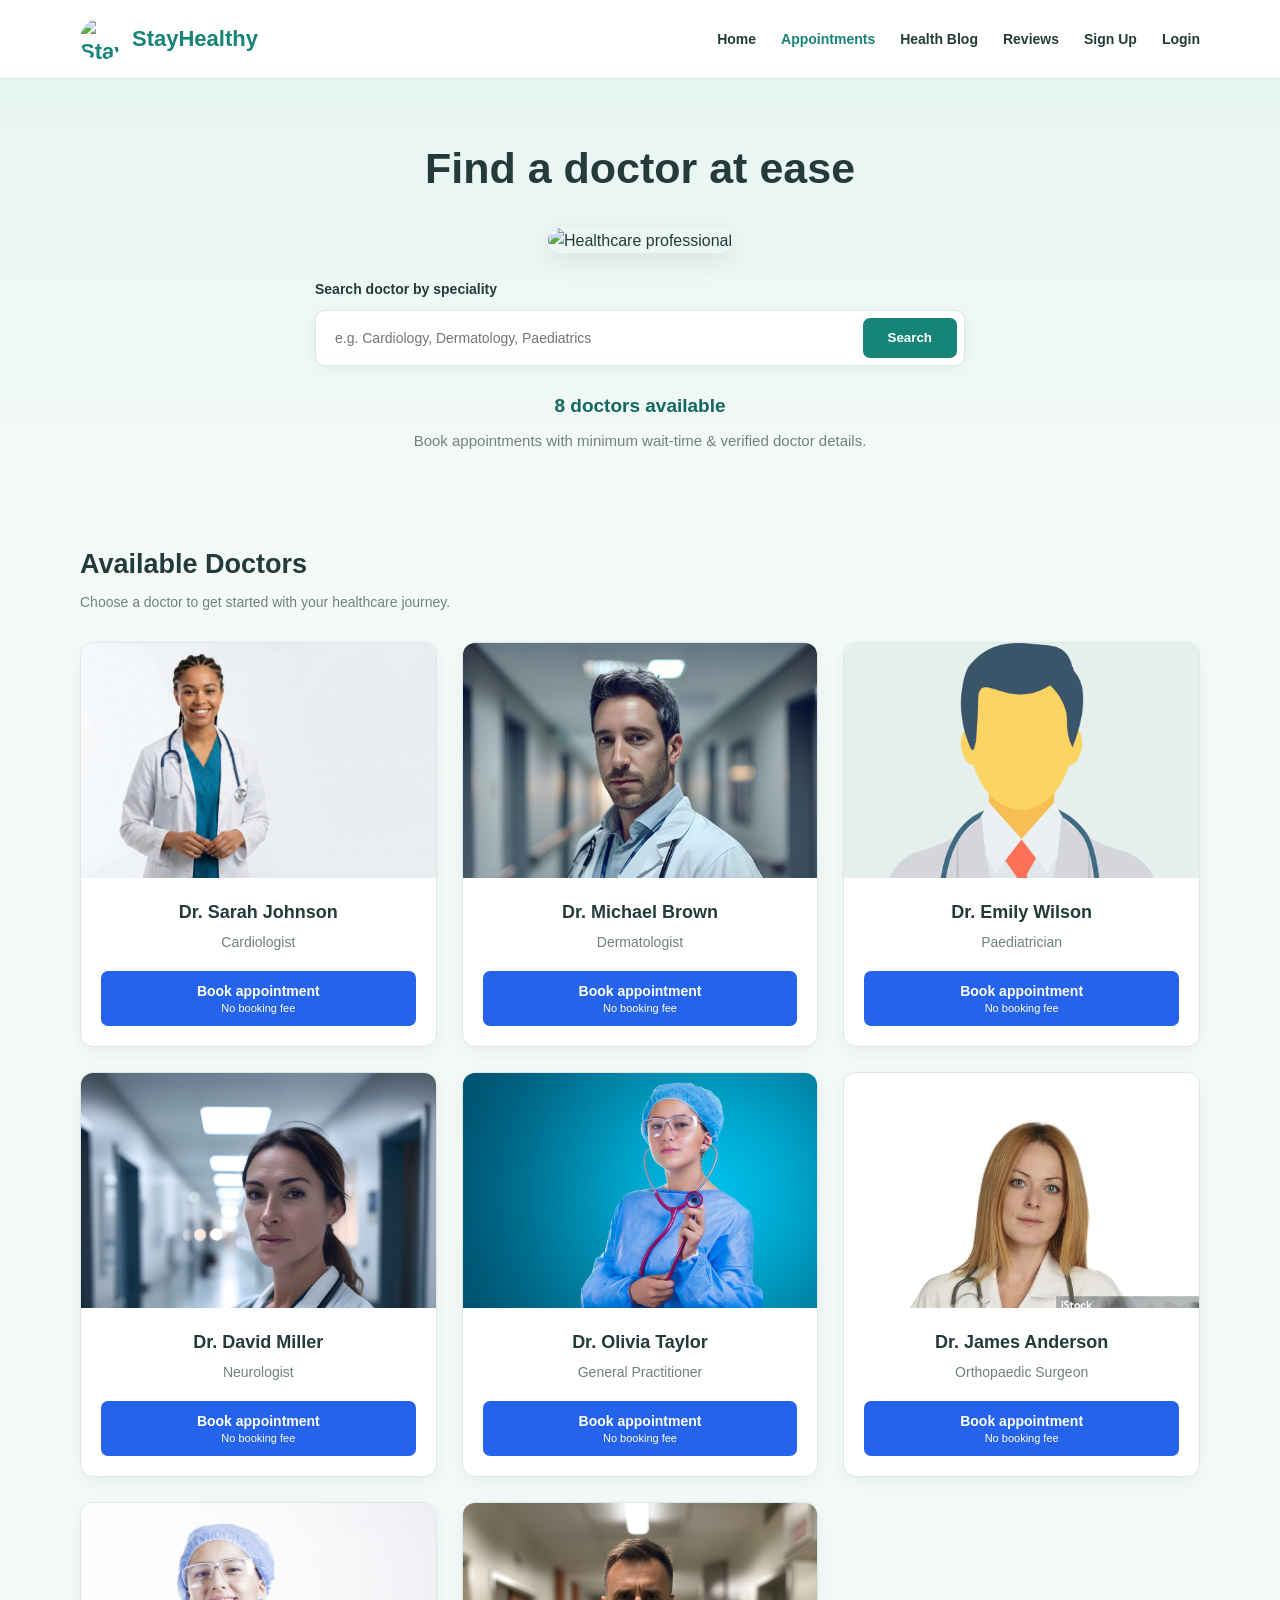
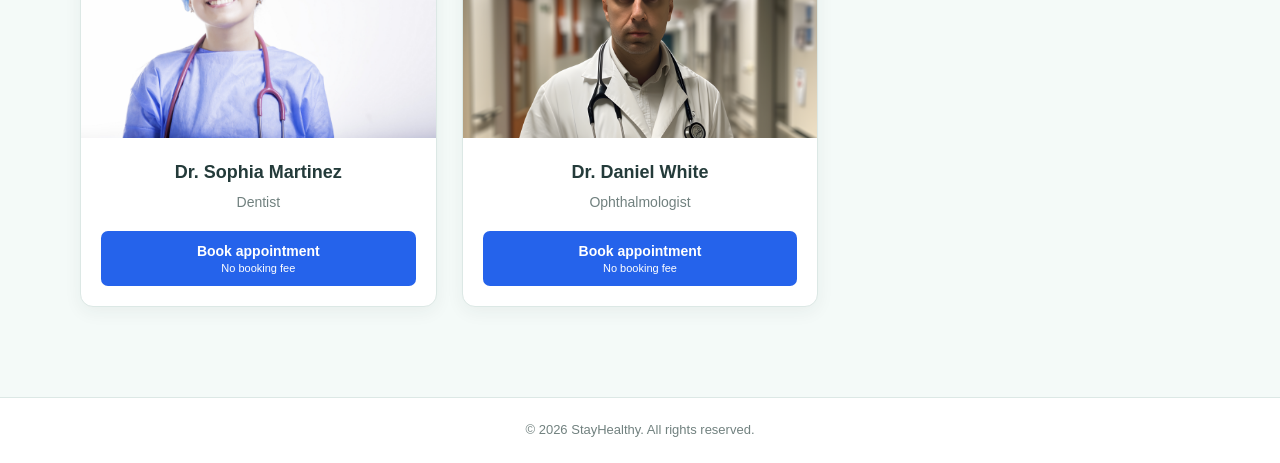
==== appointments.html @ 3f46a8ce "Initial commit: StayHealthy healthcare website" ====
<!DOCTYPE html>
<html lang="en">
<head>
    <meta charset="UTF-8">
    <meta name="viewport" content="width=device-width, initial-scale=1.0">
    <meta name="description" content="Find a doctor and explore available healthcare professionals at StayHealthy.">
    <title>StayHealthy | Appointments</title>
    <link rel="stylesheet" href="appointments.css">
    <script src="appointments.js" defer></script>
</head>
<body>

    <header class="site-header">
        <nav class="navbar container" aria-label="Main navigation">
            <a href="index.html" class="brand">
                <img src="images/doctor.jpg" alt="StayHealthy logo">
                <span>StayHealthy</span>
            </a>

            <ul class="nav-links">
                <li><a href="index.html">Home</a></li>
                <li><a href="appointments.html" class="active">Appointments</a></li>
                <li><a href="health-blog.html">Health Blog</a></li>
                <li><a href="reviews.html">Reviews</a></li>
                <li><a href="signup.html">Sign Up</a></li>
                <li><a href="login.html">Login</a></li>
            </ul>
        </nav>
    </header>

    <main>
        <section class="doctor-search-section">
            <div class="container">

                <h1>Find a doctor at ease</h1>

                <div class="search-visual">
                    <img src="images/doctor.jpg" alt="Healthcare professional">
                </div>

                <form class="search-form" id="doctorSearchForm">
                    <label for="speciality">Search doctor by speciality</label>

                    <div class="search-input-wrapper">
                        <input
                            type="search"
                            id="speciality"
                            placeholder="e.g. Cardiology, Dermatology, Paediatrics"
                            autocomplete="off"
                        >
                        <button type="submit">Search</button>
                    </div>
                </form>

                <p class="doctor-count" id="doctorCount">
                    8 doctors available
                </p>

                <p class="search-description">
                    Book appointments with minimum wait-time &amp; verified doctor details.
                </p>

            </div>
        </section>

        <section class="doctors-section container">
            <div class="section-heading">
                <h2>Available Doctors</h2>
                <p>Choose a doctor to get started with your healthcare journey.</p>
            </div>

            <div class="doctor-grid" id="doctorGrid">

                <article class="doctor-card" data-speciality="cardiology">
                    <img src="images/doctor-1.jpg" alt="Dr. Sarah Johnson">
                    <div class="doctor-info">
                        <h3>Dr. Sarah Johnson</h3>
                        <p>Cardiologist</p>
                        <button class="book-button" type="button" data-doctor="Dr. Sarah Johnson">
                            Book appointment
                            <span>No booking fee</span>
                        </button>
                    </div>
                </article>

                <article class="doctor-card" data-speciality="dermatology">
                    <img src="images/doctor-2.jpg" alt="Dr. Michael Brown">
                    <div class="doctor-info">
                        <h3>Dr. Michael Brown</h3>
                        <p>Dermatologist</p>
                        <button class="book-button" type="button" data-doctor="Dr. Michael Brown">
                            Book appointment
                            <span>No booking fee</span>
                        </button>
                    </div>
                </article>

                <article class="doctor-card" data-speciality="paediatrics pediatrics">
                    <img src="images/doctor-3.jpg" alt="Dr. Emily Wilson">
                    <div class="doctor-info">
                        <h3>Dr. Emily Wilson</h3>
                        <p>Paediatrician</p>
                        <button class="book-button" type="button" data-doctor="Dr. Emily Wilson">
                            Book appointment
                            <span>No booking fee</span>
                        </button>
                    </div>
                </article>

                <article class="doctor-card" data-speciality="neurology">
                    <img src="images/doctor-4.jpg" alt="Dr. David Miller">
                    <div class="doctor-info">
                        <h3>Dr. David Miller</h3>
                        <p>Neurologist</p>
                        <button class="book-button" type="button" data-doctor="Dr. David Miller">
                            Book appointment
                            <span>No booking fee</span>
                        </button>
                    </div>
                </article>

                <article class="doctor-card" data-speciality="general practice general practitioner">
                    <img src="images/doctor-5.jpg" alt="Dr. Olivia Taylor">
                    <div class="doctor-info">
                        <h3>Dr. Olivia Taylor</h3>
                        <p>General Practitioner</p>
                        <button class="book-button" type="button" data-doctor="Dr. Olivia Taylor">
                            Book appointment
                            <span>No booking fee</span>
                        </button>
                    </div>
                </article>

                <article class="doctor-card" data-speciality="orthopaedics orthopedics">
                    <img src="images/doctor-6.jpg" alt="Dr. James Anderson">
                    <div class="doctor-info">
                        <h3>Dr. James Anderson</h3>
                        <p>Orthopaedic Surgeon</p>
                        <button class="book-button" type="button" data-doctor="Dr. James Anderson">
                            Book appointment
                            <span>No booking fee</span>
                        </button>
                    </div>
                </article>

                <article class="doctor-card" data-speciality="dentistry dentist">
                    <img src="images/doctor-7.jpg" alt="Dr. Sophia Martinez">
                    <div class="doctor-info">
                        <h3>Dr. Sophia Martinez</h3>
                        <p>Dentist</p>
                        <button class="book-button" type="button" data-doctor="Dr. Sophia Martinez">
                            Book appointment
                            <span>No booking fee</span>
                        </button>
                    </div>
                </article>

                <article class="doctor-card" data-speciality="ophthalmology eye specialist">
                    <img src="images/doctor-8.jpg" alt="Dr. Daniel White">
                    <div class="doctor-info">
                        <h3>Dr. Daniel White</h3>
                        <p>Ophthalmologist</p>
                        <button class="book-button" type="button" data-doctor="Dr. Daniel White">
                            Book appointment
                            <span>No booking fee</span>
                        </button>
                    </div>
                </article>

            </div>

            <p class="no-results" id="noResults" hidden>
                No doctors found. Try searching for another speciality.
            </p>

            <p class="booking-message" id="bookingMessage" role="status" aria-live="polite"></p>
        </section>
    </main>

    <footer class="site-footer">
        <p>&copy; 2026 StayHealthy. All rights reserved.</p>
    </footer>

</body>
</html>
---- appointments.css ----
:root {
    --primary: #168477;
    --primary-dark: #10685f;
    --blue: #2563eb;
    --blue-dark: #1d4ed8;
    --text: #243b3a;
    --muted: #71817f;
    --border: #dce8e5;
    --background: #f4faf8;
    --white: #ffffff;
}

* {
    margin: 0;
    padding: 0;
    box-sizing: border-box;
}

body {
    font-family: Arial, Helvetica, sans-serif;
    color: var(--text);
    background: var(--background);
    line-height: 1.6;
}

.container {
    width: min(1120px, 92%);
    margin: 0 auto;
}

/* Navigation */

.site-header {
    background: var(--white);
    border-bottom: 1px solid var(--border);
}

.navbar {
    min-height: 78px;
    display: flex;
    align-items: center;
    justify-content: space-between;
    gap: 25px;
}

.brand {
    display: flex;
    align-items: center;
    gap: 10px;
    color: var(--primary);
    font-size: 22px;
    font-weight: 700;
    text-decoration: none;
}

.brand img {
    width: 42px;
    height: 42px;
    border-radius: 50%;
    object-fit: cover;
}

.nav-links {
    display: flex;
    align-items: center;
    gap: 25px;
    list-style: none;
}

.nav-links a {
    color: var(--text);
    text-decoration: none;
    font-size: 14px;
    font-weight: 600;
    transition: color 0.2s ease;
}

.nav-links a:hover,
.nav-links a.active {
    color: var(--primary);
}

/* Search section */

.doctor-search-section {
    text-align: center;
    padding: 55px 0 45px;
    background: linear-gradient(180deg, #e7f5f1, #f4faf8);
}

.doctor-search-section h1 {
    font-size: clamp(30px, 5vw, 43px);
    margin-bottom: 25px;
    color: var(--text);
}

.search-visual {
    margin: 0 auto 25px;
}

.search-visual img {
    width: 100%;
    max-width: 570px;
    height: 210px;
    object-fit: cover;
    object-position: center 35%;
    border-radius: 16px;
    box-shadow: 0 8px 25px rgba(36, 59, 58, 0.1);
}

.search-form {
    max-width: 650px;
    margin: 0 auto;
    text-align: left;
}

.search-form label {
    display: block;
    margin-bottom: 9px;
    font-size: 14px;
    font-weight: 600;
}

.search-input-wrapper {
    display: flex;
    gap: 10px;
    padding: 7px;
    background: var(--white);
    border: 1px solid var(--border);
    border-radius: 10px;
    box-shadow: 0 4px 15px rgba(36, 59, 58, 0.05);
}

.search-input-wrapper input {
    flex: 1;
    min-width: 0;
    padding: 12px;
    border: none;
    outline: none;
    font-size: 14px;
    color: var(--text);
}

.search-input-wrapper input:focus-visible {
    outline: 2px solid var(--primary);
    outline-offset: 2px;
    border-radius: 5px;
}

.search-input-wrapper button {
    padding: 12px 25px;
    border: none;
    border-radius: 7px;
    background: var(--primary);
    color: var(--white);
    font-weight: 600;
    cursor: pointer;
}

.search-input-wrapper button:hover {
    background: var(--primary-dark);
}

.doctor-count {
    margin-top: 25px;
    color: var(--primary-dark);
    font-size: 19px;
    font-weight: 700;
}

.search-description {
    margin-top: 8px;
    color: var(--muted);
    font-size: 15px;
}

/* Doctors */

.doctors-section {
    padding: 45px 0 65px;
}

.section-heading {
    margin-bottom: 28px;
}

.section-heading h2 {
    font-size: 27px;
    margin-bottom: 5px;
}

.section-heading p {
    color: var(--muted);
    font-size: 14px;
}

.doctor-grid {
    display: grid;
    grid-template-columns: repeat(3, minmax(0, 1fr));
    gap: 25px;
}

.doctor-card {
    overflow: hidden;
    background: var(--white);
    border: 1px solid var(--border);
    border-radius: 13px;
    box-shadow: 0 5px 18px rgba(36, 59, 58, 0.06);
    transition: transform 0.2s ease, box-shadow 0.2s ease;
}

.doctor-card:hover {
    transform: translateY(-5px);
    box-shadow: 0 10px 25px rgba(36, 59, 58, 0.11);
}

.doctor-card > img {
    display: block;
    width: 100%;
    height: 235px;
    object-fit: cover;
    object-position: center top;
    background: #e5efec;
}

.doctor-info {
    padding: 20px;
    text-align: center;
}

.doctor-info h3 {
    font-size: 18px;
    margin-bottom: 4px;
}

.doctor-info p {
    color: var(--muted);
    font-size: 14px;
    margin-bottom: 18px;
}

.book-button {
    width: 100%;
    padding: 12px 15px;
    border: none;
    border-radius: 7px;
    background: var(--blue);
    color: var(--white);
    font-size: 14px;
    font-weight: 700;
    cursor: pointer;
    transition: background 0.2s ease;
}

.book-button:hover {
    background: var(--blue-dark);
}

.book-button span {
    display: block;
    margin-top: 3px;
    font-size: 11px;
    font-weight: 400;
}

.book-button:focus-visible,
.search-input-wrapper button:focus-visible {
    outline: 3px solid #93c5fd;
    outline-offset: 3px;
}

.no-results,
.booking-message {
    margin-top: 25px;
    text-align: center;
    color: var(--muted);
}

.site-footer {
    padding: 22px;
    text-align: center;
    background: var(--white);
    border-top: 1px solid var(--border);
    color: var(--muted);
    font-size: 13px;
}

/* Responsive layout */

@media (max-width: 850px) {
    .navbar {
        padding: 15px 0;
        flex-direction: column;
    }

    .nav-links {
        justify-content: center;
        flex-wrap: wrap;
        gap: 14px 20px;
    }

    .doctor-grid {
        grid-template-columns: repeat(2, minmax(0, 1fr));
    }
}

@media (max-width: 560px) {
    .doctor-search-section {
        padding: 38px 0;
    }

    .search-visual img {
        height: 160px;
    }

    .search-input-wrapper {
        flex-direction: column;
    }

    .search-input-wrapper button {
        width: 100%;
    }

    .doctor-grid {
        grid-template-columns: 1fr;
    }

    .doctor-card > img {
        height: 260px;
    }

    .nav-links {
        gap: 12px;
    }

    .nav-links a {
        font-size: 13px;
    }
}

@media (prefers-reduced-motion: reduce) {
    *,
    *::before,
    *::after {
        scroll-behavior: auto !important;
        transition-duration: 0.01ms !important;
    }
}
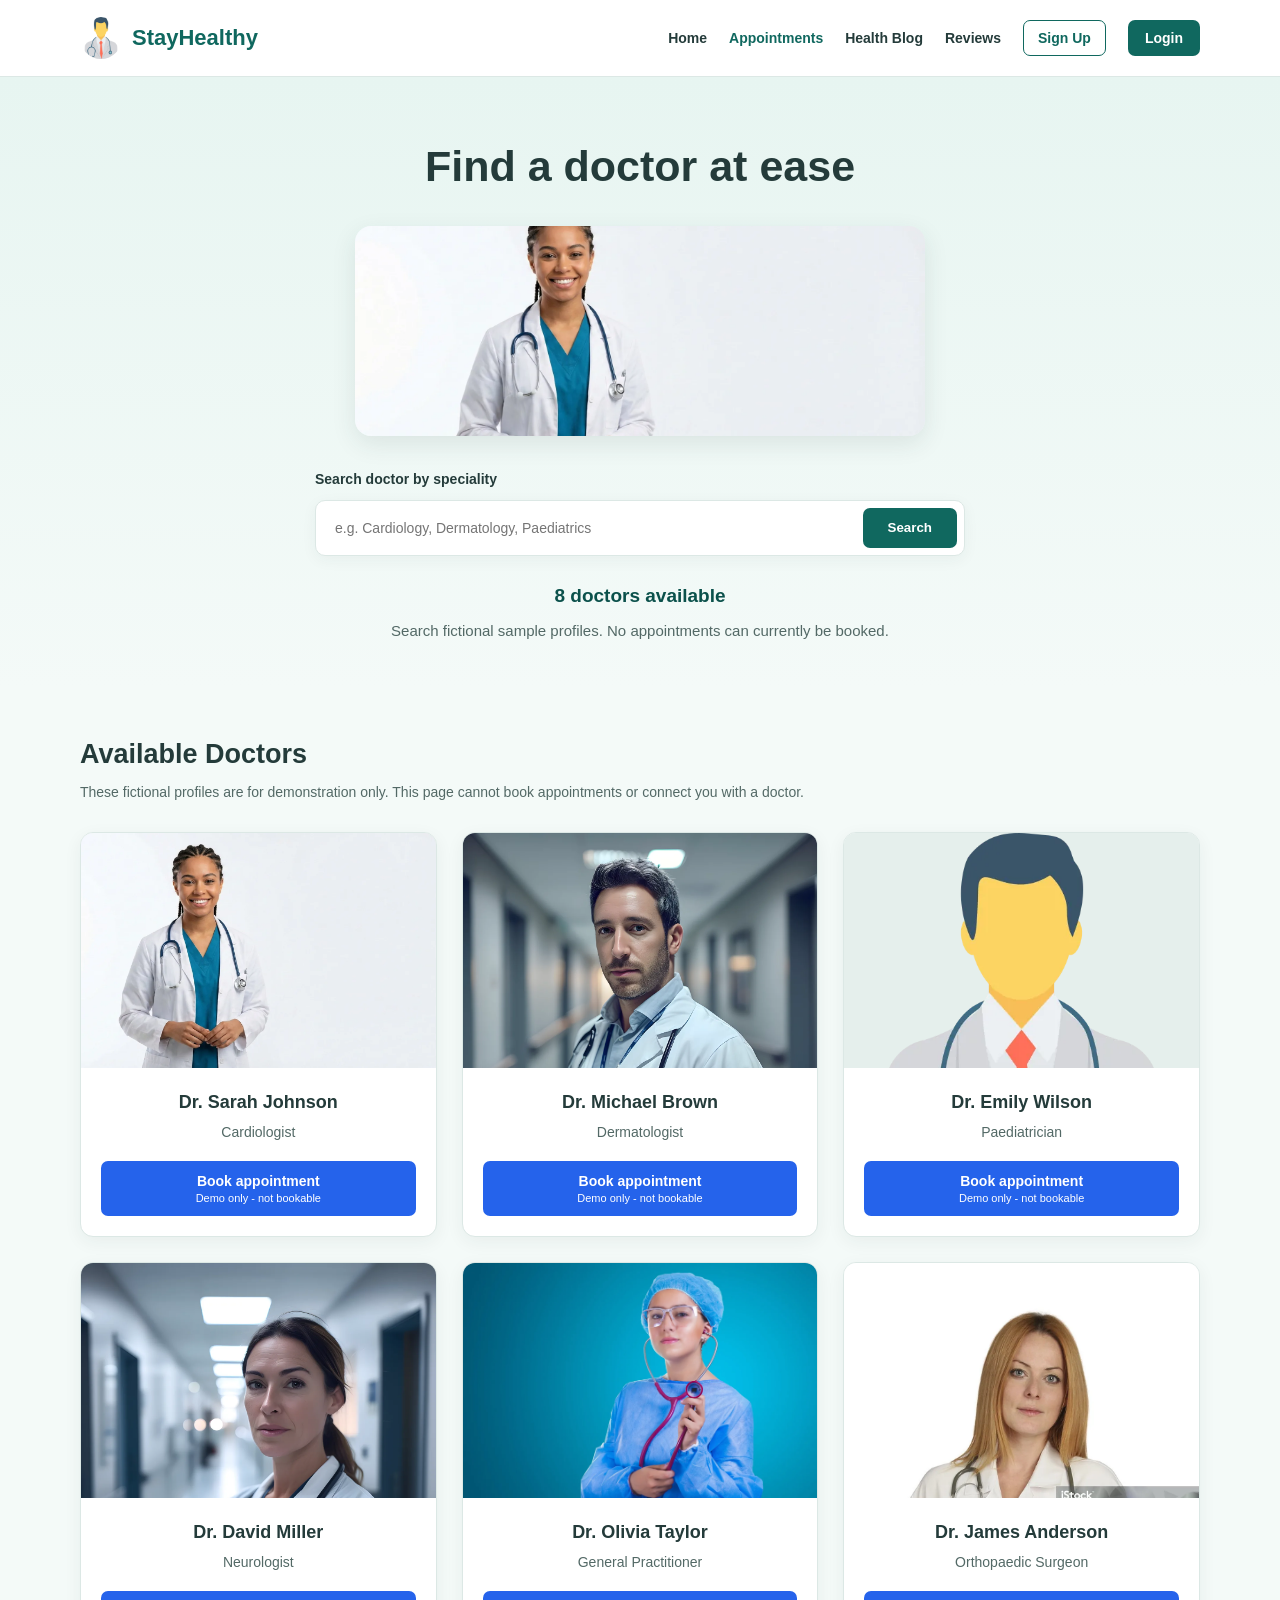
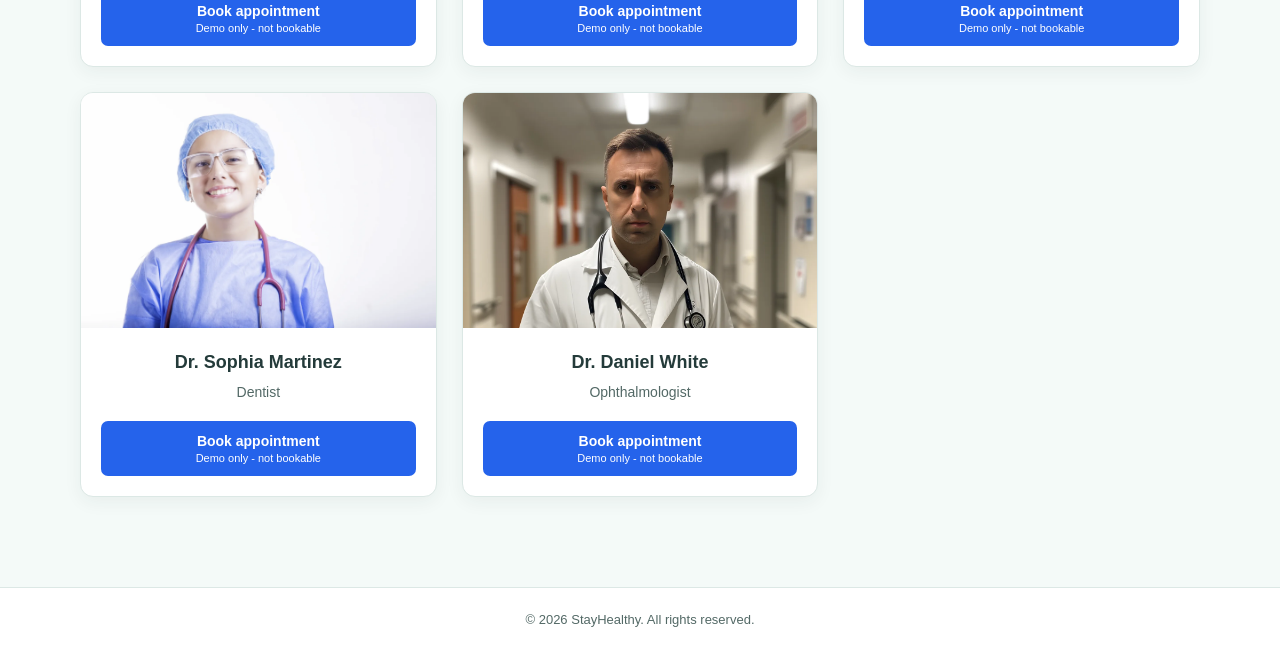
==== commit 0108841d: "Fix StayHealthy frontend phases 1-3" ====
--- a/appointments.html
+++ b/appointments.html
@@ -3,27 +3,31 @@
 <head>
     <meta charset="UTF-8">
     <meta name="viewport" content="width=device-width, initial-scale=1.0">
-    <meta name="description" content="Find a doctor and explore available healthcare professionals at StayHealthy.">
+    <meta name="description" content="Browse fictional sample doctor profiles in the StayHealthy frontend demo.">
     <title>StayHealthy | Appointments</title>
     <link rel="stylesheet" href="appointments.css">
+    <link rel="stylesheet" href="navigation.css">
     <script src="appointments.js" defer></script>
+    <script src="navigation.js" defer></script>
 </head>
 <body>
 
     <header class="site-header">
-        <nav class="navbar container" aria-label="Main navigation">
+        <nav class="navbar" aria-label="Main navigation">
             <a href="index.html" class="brand">
-                <img src="images/doctor.jpg" alt="StayHealthy logo">
+                <img src="images/doctor-3.webp" alt="" width="42" height="42">
                 <span>StayHealthy</span>
             </a>
 
-            <ul class="nav-links">
+            <button class="menu-toggle" id="menuToggle" type="button"
+                aria-label="Open navigation menu" aria-expanded="false" aria-controls="navLinks">☰</button>
+            <ul class="nav-links" id="navLinks">
                 <li><a href="index.html">Home</a></li>
-                <li><a href="appointments.html" class="active">Appointments</a></li>
+                <li><a href="appointments.html" class="active" aria-current="page">Appointments</a></li>
                 <li><a href="health-blog.html">Health Blog</a></li>
                 <li><a href="reviews.html">Reviews</a></li>
-                <li><a href="signup.html">Sign Up</a></li>
-                <li><a href="login.html">Login</a></li>
+                <li><a href="signup.html" class="signup-link">Sign Up</a></li>
+                <li><a href="login.html" class="login-link">Login</a></li>
             </ul>
         </nav>
     </header>
@@ -35,7 +39,7 @@
                 <h1>Find a doctor at ease</h1>
 
                 <div class="search-visual">
-                    <img src="images/doctor.jpg" alt="Healthcare professional">
+                    <img src="images/doctor-1.webp" alt="Sample healthcare professional" width="1600" height="871">
                 </div>
 
                 <form class="search-form" id="doctorSearchForm">
@@ -52,12 +56,12 @@
                     </div>
                 </form>
 
-                <p class="doctor-count" id="doctorCount">
+                <p class="doctor-count" id="doctorCount" role="status" aria-live="polite">
                     8 doctors available
                 </p>
 
                 <p class="search-description">
-                    Book appointments with minimum wait-time &amp; verified doctor details.
+                    Search fictional sample profiles. No appointments can currently be booked.
                 </p>
 
             </div>
@@ -66,114 +70,114 @@
         <section class="doctors-section container">
             <div class="section-heading">
                 <h2>Available Doctors</h2>
-                <p>Choose a doctor to get started with your healthcare journey.</p>
+                <p>These fictional profiles are for demonstration only. This page cannot book appointments or connect you with a doctor.</p>
             </div>
 
             <div class="doctor-grid" id="doctorGrid">
 
                 <article class="doctor-card" data-speciality="cardiology">
-                    <img src="images/doctor-1.jpg" alt="Dr. Sarah Johnson">
+                    <img src="images/doctor-1.webp" alt="Fictional profile for Dr. Sarah Johnson" width="1600" height="871" loading="lazy" decoding="async">
                     <div class="doctor-info">
                         <h3>Dr. Sarah Johnson</h3>
                         <p>Cardiologist</p>
                         <button class="book-button" type="button" data-doctor="Dr. Sarah Johnson">
                             Book appointment
-                            <span>No booking fee</span>
+                            <span>Demo only - not bookable</span>
                         </button>
                     </div>
                 </article>
 
                 <article class="doctor-card" data-speciality="dermatology">
-                    <img src="images/doctor-2.jpg" alt="Dr. Michael Brown">
+                    <img src="images/doctor-2.webp" alt="Fictional profile for Dr. Michael Brown" width="1200" height="1200" loading="lazy" decoding="async">
                     <div class="doctor-info">
                         <h3>Dr. Michael Brown</h3>
                         <p>Dermatologist</p>
                         <button class="book-button" type="button" data-doctor="Dr. Michael Brown">
                             Book appointment
-                            <span>No booking fee</span>
+                            <span>Demo only - not bookable</span>
                         </button>
                     </div>
                 </article>
 
                 <article class="doctor-card" data-speciality="paediatrics pediatrics">
-                    <img src="images/doctor-3.jpg" alt="Dr. Emily Wilson">
+                    <img src="images/doctor-3.webp" alt="Fictional profile for Dr. Emily Wilson" width="512" height="512" loading="lazy" decoding="async">
                     <div class="doctor-info">
                         <h3>Dr. Emily Wilson</h3>
                         <p>Paediatrician</p>
                         <button class="book-button" type="button" data-doctor="Dr. Emily Wilson">
                             Book appointment
-                            <span>No booking fee</span>
+                            <span>Demo only - not bookable</span>
                         </button>
                     </div>
                 </article>
 
                 <article class="doctor-card" data-speciality="neurology">
-                    <img src="images/doctor-4.jpg" alt="Dr. David Miller">
+                    <img src="images/doctor-4.webp" alt="Fictional profile for Dr. David Miller" width="1200" height="1200" loading="lazy" decoding="async">
                     <div class="doctor-info">
                         <h3>Dr. David Miller</h3>
                         <p>Neurologist</p>
                         <button class="book-button" type="button" data-doctor="Dr. David Miller">
                             Book appointment
-                            <span>No booking fee</span>
+                            <span>Demo only - not bookable</span>
                         </button>
                     </div>
                 </article>
 
                 <article class="doctor-card" data-speciality="general practice general practitioner">
-                    <img src="images/doctor-5.jpg" alt="Dr. Olivia Taylor">
+                    <img src="images/doctor-5.webp" alt="Fictional profile for Dr. Olivia Taylor" width="1600" height="1068" loading="lazy" decoding="async">
                     <div class="doctor-info">
                         <h3>Dr. Olivia Taylor</h3>
                         <p>General Practitioner</p>
                         <button class="book-button" type="button" data-doctor="Dr. Olivia Taylor">
                             Book appointment
-                            <span>No booking fee</span>
+                            <span>Demo only - not bookable</span>
                         </button>
                     </div>
                 </article>
 
                 <article class="doctor-card" data-speciality="orthopaedics orthopedics">
-                    <img src="images/doctor-6.jpg" alt="Dr. James Anderson">
+                    <img src="images/doctor-6.webp" alt="Fictional profile for Dr. James Anderson" width="1024" height="1024" loading="lazy" decoding="async">
                     <div class="doctor-info">
                         <h3>Dr. James Anderson</h3>
                         <p>Orthopaedic Surgeon</p>
                         <button class="book-button" type="button" data-doctor="Dr. James Anderson">
                             Book appointment
-                            <span>No booking fee</span>
+                            <span>Demo only - not bookable</span>
                         </button>
                     </div>
                 </article>
 
                 <article class="doctor-card" data-speciality="dentistry dentist">
-                    <img src="images/doctor-7.jpg" alt="Dr. Sophia Martinez">
+                    <img src="images/doctor-7.webp" alt="Fictional profile for Dr. Sophia Martinez" width="1600" height="1068" loading="lazy" decoding="async">
                     <div class="doctor-info">
                         <h3>Dr. Sophia Martinez</h3>
                         <p>Dentist</p>
                         <button class="book-button" type="button" data-doctor="Dr. Sophia Martinez">
                             Book appointment
-                            <span>No booking fee</span>
+                            <span>Demo only - not bookable</span>
                         </button>
                     </div>
                 </article>
 
                 <article class="doctor-card" data-speciality="ophthalmology eye specialist">
-                    <img src="images/doctor-8.jpg" alt="Dr. Daniel White">
+                    <img src="images/doctor-8.webp" alt="Fictional profile for Dr. Daniel White" width="1200" height="1200" loading="lazy" decoding="async">
                     <div class="doctor-info">
                         <h3>Dr. Daniel White</h3>
                         <p>Ophthalmologist</p>
                         <button class="book-button" type="button" data-doctor="Dr. Daniel White">
                             Book appointment
-                            <span>No booking fee</span>
+                            <span>Demo only - not bookable</span>
                         </button>
                     </div>
                 </article>
 
             </div>
 
-            <p class="no-results" id="noResults" hidden>
+            <p class="no-results" id="noResults" role="status" hidden>
                 No doctors found. Try searching for another speciality.
             </p>
 
-            <p class="booking-message" id="bookingMessage" role="status" aria-live="polite"></p>
+            <p class="booking-message" id="bookingMessage" role="status" aria-live="polite" aria-atomic="true"></p>
         </section>
     </main>
 
--- a/appointments.css
+++ b/appointments.css
@@ -1,10 +1,10 @@
 :root {
-    --primary: #168477;
-    --primary-dark: #10685f;
+    --primary: #10685f;
+    --primary-dark: #0b514b;
     --blue: #2563eb;
     --blue-dark: #1d4ed8;
     --text: #243b3a;
-    --muted: #71817f;
+    --muted: #536966;
     --border: #dce8e5;
     --background: #f4faf8;
     --white: #ffffff;
@@ -265,7 +265,7 @@
 
 .book-button:focus-visible,
 .search-input-wrapper button:focus-visible {
-    outline: 3px solid #93c5fd;
+    outline: 3px solid #005a50;
     outline-offset: 3px;
 }
 
--- a/navigation.css
+++ b/navigation.css
@@ -0,0 +1,161 @@
+:root {
+    --primary: #10685f;
+    --primary-dark: #0b514b;
+    --text: #243b3a;
+    --muted: #536966;
+    --border: #dce8e5;
+    --white: #ffffff;
+    --nav-height: 76px;
+}
+
+.site-header {
+    position: relative;
+    z-index: 20;
+    background: var(--white);
+    border-bottom: 1px solid var(--border);
+}
+
+.navbar {
+    width: min(1120px, 92%);
+    min-height: var(--nav-height);
+    margin: 0 auto;
+    padding: 0;
+    display: flex;
+    align-items: center;
+    justify-content: space-between;
+    gap: 24px;
+}
+
+.brand {
+    display: flex;
+    align-items: center;
+    gap: 10px;
+    color: var(--primary);
+    font-size: 22px;
+    font-weight: 700;
+    text-decoration: none;
+    white-space: nowrap;
+}
+
+.brand img {
+    width: 42px;
+    height: 42px;
+    border-radius: 50%;
+    object-fit: cover;
+}
+
+.nav-links {
+    display: flex;
+    align-items: center;
+    gap: 22px;
+    list-style: none;
+}
+
+.nav-links a {
+    color: var(--text);
+    font-size: 14px;
+    font-weight: 600;
+    text-decoration: none;
+}
+
+.nav-links a:hover,
+.nav-links a.active,
+.nav-links a[aria-current="page"] {
+    color: var(--primary);
+}
+
+.nav-links .signup-link {
+    padding: 9px 14px;
+    border: 1px solid var(--primary);
+    border-radius: 7px;
+    color: var(--primary);
+}
+
+.nav-links .login-link {
+    padding: 10px 17px;
+    border-radius: 7px;
+    background: var(--primary);
+    color: var(--white);
+}
+
+.nav-links .login-link:hover,
+.nav-links .login-link[aria-current="page"] {
+    background: var(--primary-dark);
+    color: var(--white);
+}
+
+.menu-toggle {
+    display: none;
+    min-width: 44px;
+    min-height: 44px;
+    border: 1px solid var(--border);
+    border-radius: 7px;
+    background: var(--white);
+    color: var(--primary);
+    font-size: 24px;
+    cursor: pointer;
+}
+
+a:focus-visible,
+button:focus-visible,
+input:focus-visible,
+select:focus-visible,
+textarea:focus-visible {
+    outline: 3px solid #005a50;
+    outline-offset: 3px;
+}
+
+@media (max-width: 850px) {
+    :root {
+        --nav-height: 70px;
+    }
+
+    .navbar {
+        min-height: 70px;
+    }
+
+    .menu-toggle {
+        display: block;
+    }
+
+    .nav-links {
+        display: none;
+        position: absolute;
+        top: 100%;
+        left: 0;
+        width: 100%;
+        padding: 18px 4%;
+        flex-direction: column;
+        align-items: stretch;
+        flex-wrap: nowrap;
+        gap: 8px;
+        background: var(--white);
+        border-bottom: 1px solid var(--border);
+        box-shadow: 0 10px 15px rgba(0, 0, 0, 0.07);
+    }
+
+    .nav-links.active {
+        display: flex;
+    }
+
+    .nav-links a {
+        display: block;
+        padding: 10px;
+        text-align: center;
+    }
+
+    .nav-links .signup-link,
+    .nav-links .login-link {
+        padding: 10px;
+    }
+}
+
+@media (prefers-reduced-motion: reduce) {
+    *,
+    *::before,
+    *::after {
+        scroll-behavior: auto !important;
+        animation-duration: 0.01ms !important;
+        transition-duration: 0.01ms !important;
+    }
+}
